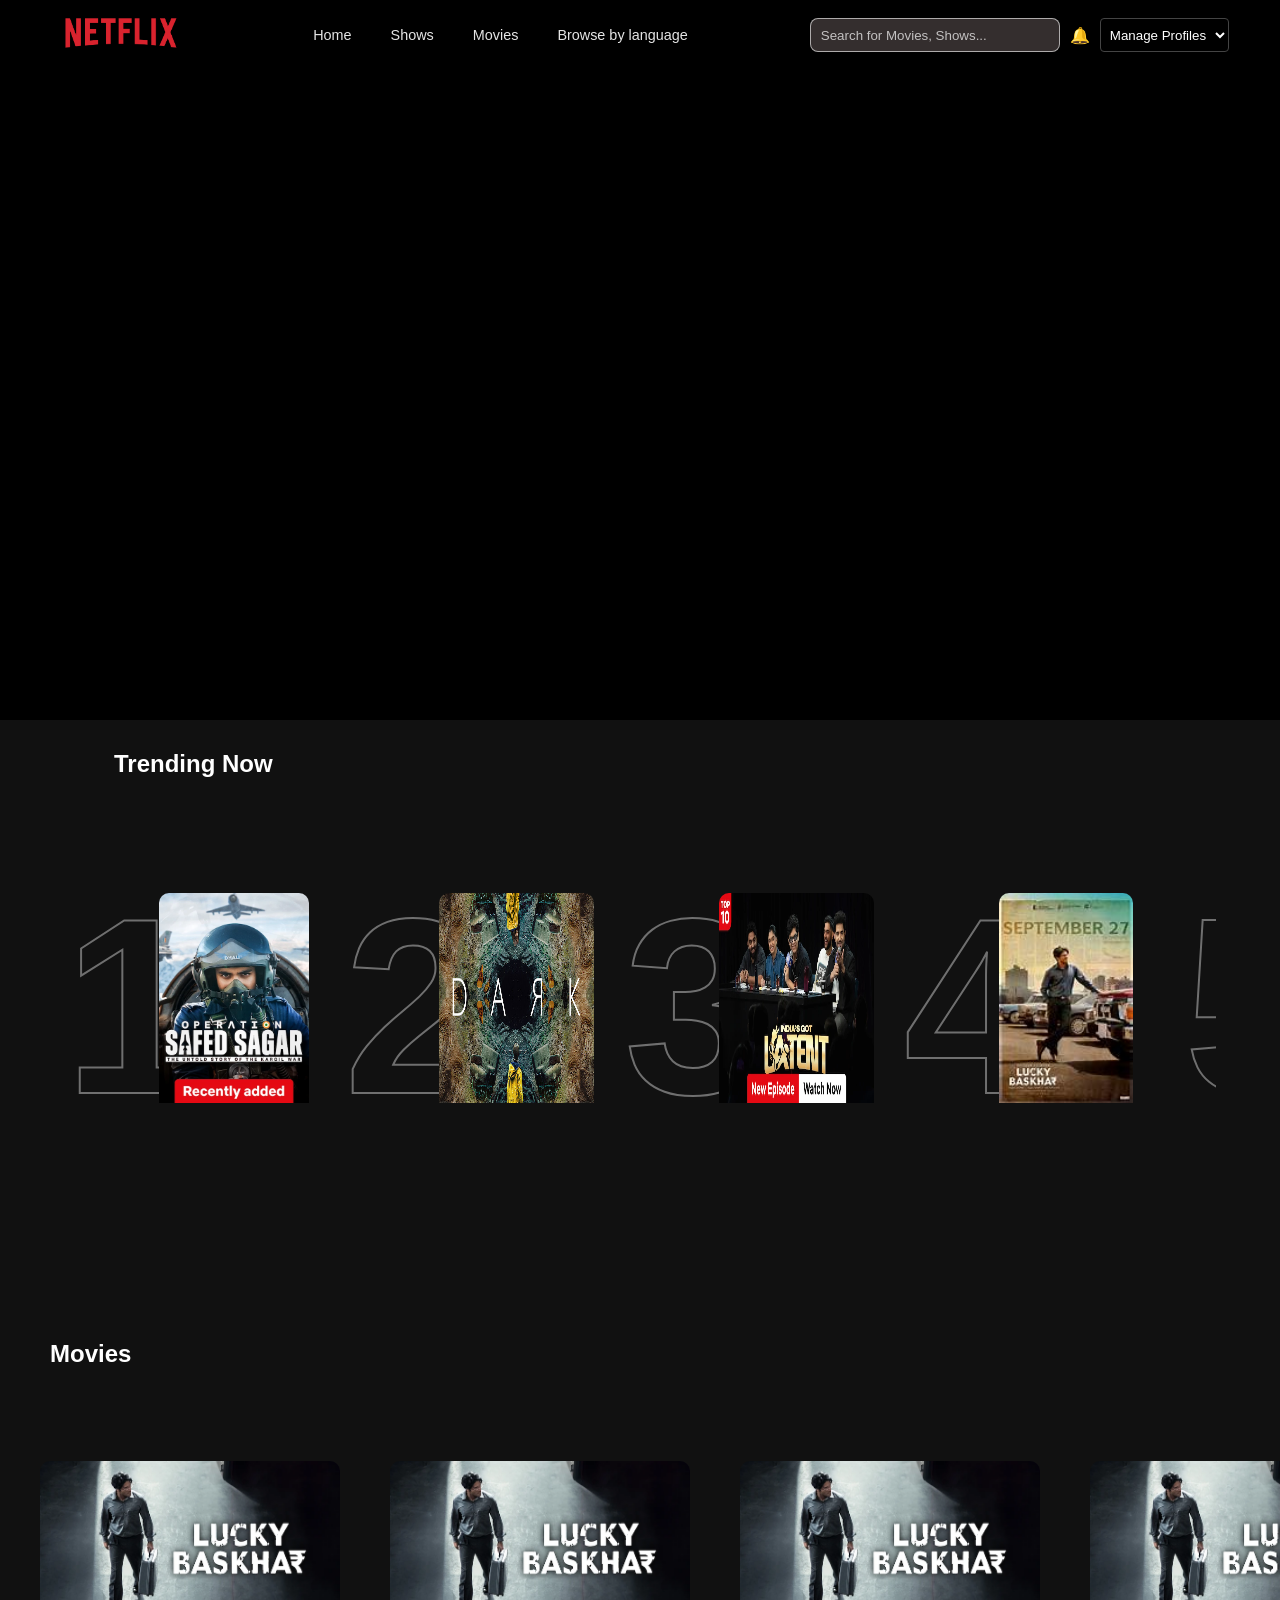
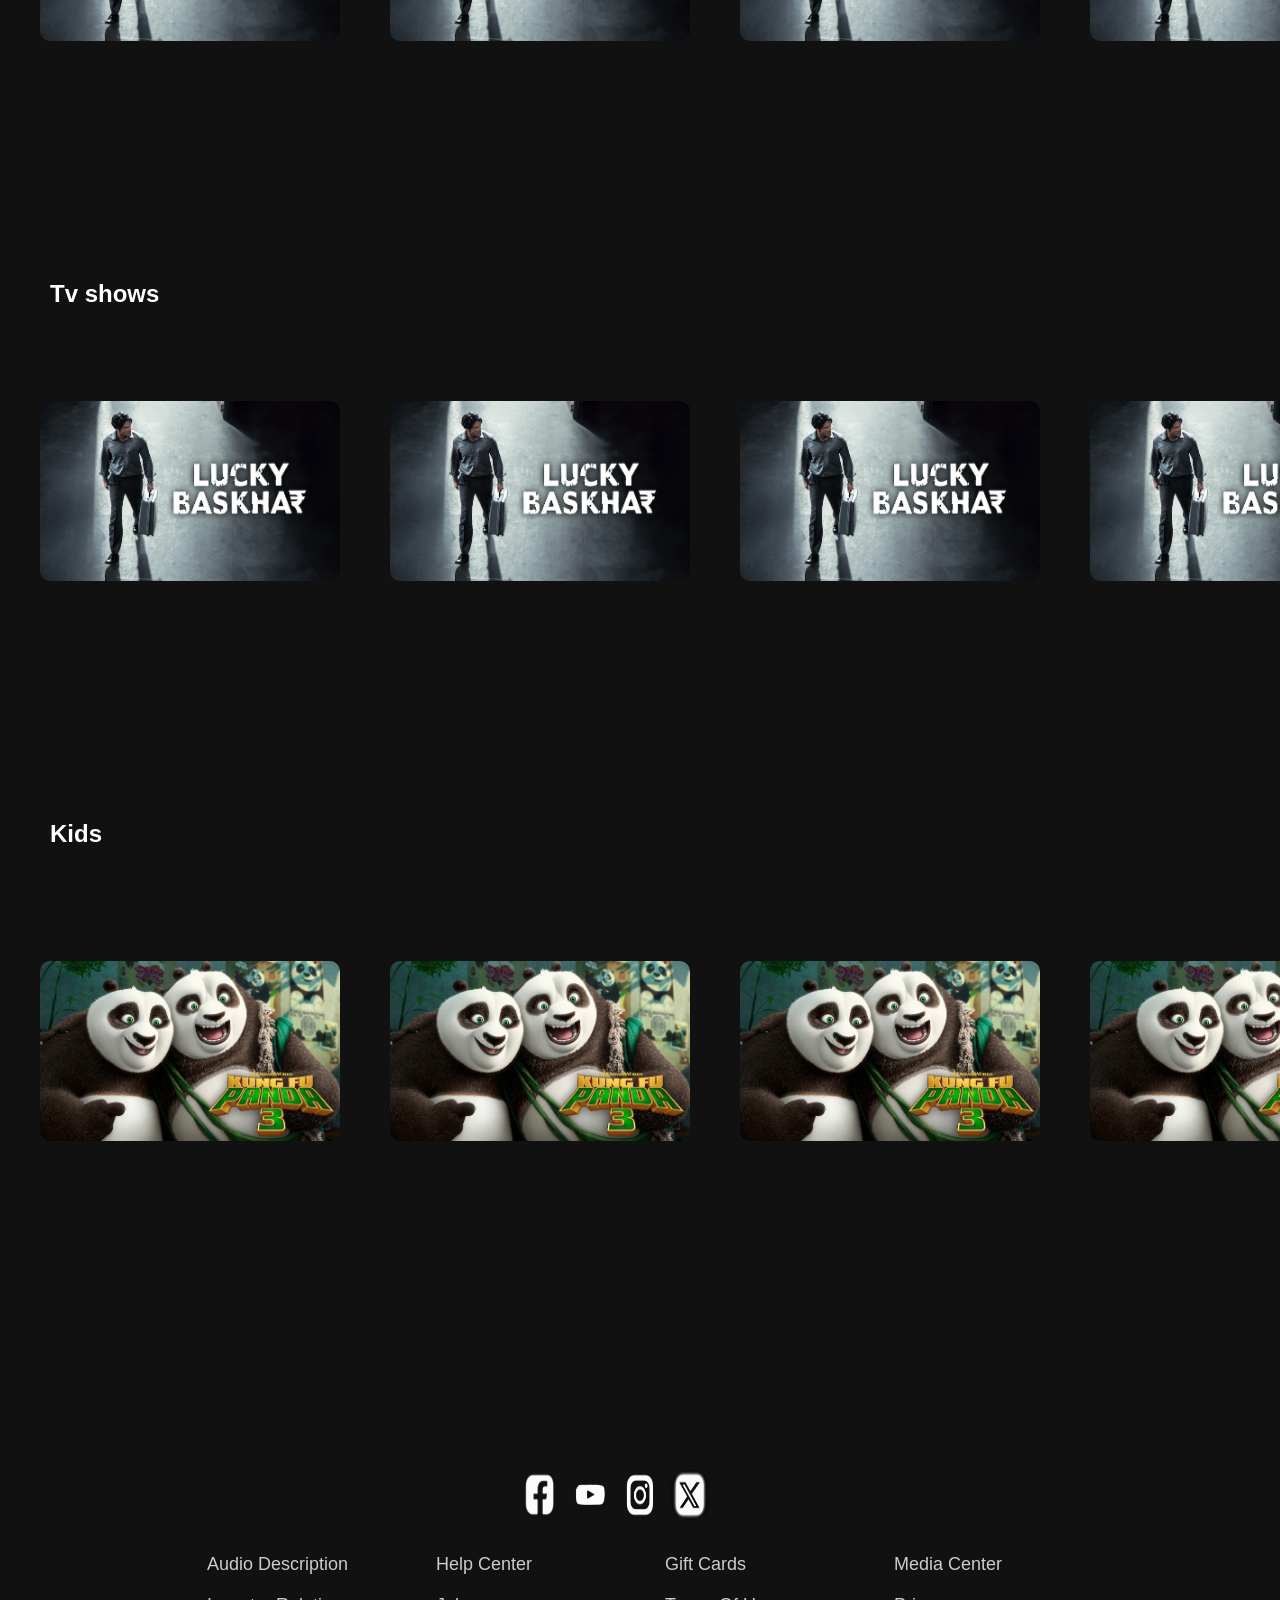
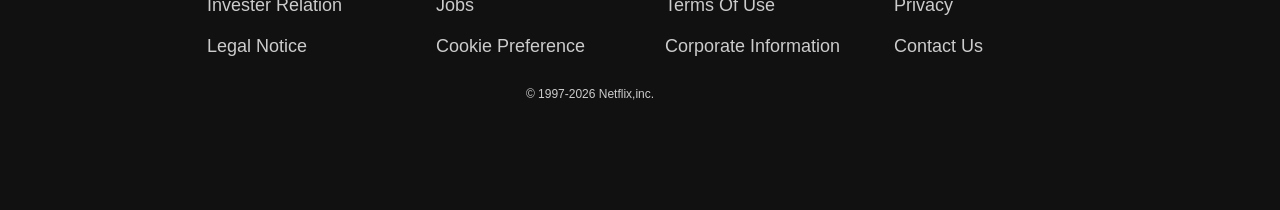
==== home.html @ eda2aa14 "Initial Commit" ====
<!DOCTYPE html>
<html lang="en">

<head>
    <meta charset="UTF-8">
    <meta name="viewport" content="width=device-width, initial-scale=1.0">
    <title>Netflix</title>
    <link rel="stylesheet" href="home.css">
    <!-- <link href="https://fonts.googleapis.com/css2?family=Bebas+Neue&display=swap" rel="stylesheet"> -->
</head>

<body>
    <header>
        <div class="logo">
            <img src="assets/netflixLogo.png" alt="">
        </div>
        <nav>
            <a href="">Home</a>
            <a href="">Shows</a>
            <a href="">Movies</a>
            <a href="">Browse by language</a>
        </nav>

        <div class="headright">
            <div class="dropdown">
                <button>Menu</button>
                <div class="content">
                    <a href="#Hero">Home</a>
                    <a href="">Movies</a>
                    <a href="">Shows</a>
                    <a href="">Browse By languages</a>
                </div>
            </div>
            <span><input type="search" placeholder="Search for Movies, Shows..."></span>
            <span>🔔</span>
            <span>
                <select name="Profile" id="">
                    <option value="">Manage Profiles</option>
                    <option value="">User1</option>
                    <option value="">User2</option>
                </select>
            </span>
        </div>
    </header>
    <main>
        <section class="hero">

            <div class="carousel movie1">
                <video muted autoplay loop poster="assets/oneplus aces6.jpg">
                    <source src="assets/Salaar.mp4" type="video/mp4">
                </video>

                <div class="info">
                    <h1>SALAAR</h1>
                    <p>2023 &bull; A &bull; Action Drama Violence &bull; 2hr55m</p>
                    <p>
                        The fate of a violently contested kingdom hangs on the fraught
                        bond between two friends-turned-foes in this saga of power,
                        bloodshed and betrayal.
                    </p>
                    <button class="btn">&#9654; Play</button>
                    <button class="btn">Info</button>

                </div>
            </div>


            <div class="carousel movie2">
                <video muted autoplay loop poster="assets/oneplus aces6.jpg">
                    <source src="assets/Salaar.mp4" type="video/mp4">
                </video>

                <div class="info">
                    <h1>SALAAR 2</h1>
                    <p>2023 &bull; A &bull; Action Drama Violence &bull; 2hr55m</p>
                    <p>
                        The fate of a violently contested kingdom hangs on the fraught
                        bond between two friends-turned-foes in this saga of power,
                        bloodshed and betrayal.
                    </p>

                    <button class="btn">&#9654; Play</button>
                    <button class="btn">Info</button>
                </div>
            </div>


            <div class="carousel movie3">
                <video muted autoplay loop poster="assets/oneplus aces6.jpg">
                    <source src="assets/task2.mp4" type="video/mp4">
                </video>

                <div class="info">
                    <h1>SALAAR 3</h1>
                    <p>2023 &bull; A &bull; Action Drama Violence &bull; 2hr55m</p>
                    <p>
                        The fate of a violently contested kingdom hangs on the fraught
                        bond between two friends-turned-foes in this saga of power,
                        bloodshed and betrayal.
                    </p>
                    <button class="btn">&#9654; Play</button>
                    <button class="btn">Info</button>
                </div>
            </div>

        </section>

        <section id="Hero" class="trending">
            <h2 class="heading">Trending Now</h2>
            <div class="trending-container">
                <div class="card">
                    <h1 class="num">1</h1>
                    <div class="image">
                        <img src="assets/trending/trending.webp" alt="">
                        <div class="img-info">
                            <p class="btns"><button class="bt">&#9654;</button> <button class="bt">&#x2b;</button>
                                <button class="bt">&heartsuit;</button>
                            </p>
                            <p>Action &bull; inspiring</p>
                            <p>8 episodes u/A</p>
                        </div>
                    </div>
                </div>
                <!-- card 2 -->
                <div class="card">
                    <h1 class="num">2</h1>
                    <div class="image">
                        <img src="assets/trending/dark.jpg" alt="">
                        <div class="img-info">
                            <p class="btns"><button class="bt">&#9654;</button> <button class="bt">&#x2b;</button>
                                <button class="bt">&heartsuit;</button>
                            </p>
                            <p>Action &bull; inspiring</p>
                            <p>8 episodes u/A</p>
                        </div>

                    </div>
                </div>
                <!-- card 3 -->
                <div class="card">
                    <h1 class="num">3</h1>
                    <div class="image">
                        <img src="assets/trending/indialatet.webp" alt="">
                        <div class="img-info">
                            <p class="btns"><button class="bt">&#9654;</button> <button class="bt">&#x2b;</button>
                                <button class="bt">&heartsuit;</button>
                            </p>
                            <p>Action &bull; inspiring</p>
                            <p>8 episodes u/A</p>
                        </div>
                    </div>
                </div>
                <!-- card 4 -->
                <div class="card">
                    <h1 class="num">4</h1>
                    <div class="image">
                        <img src="assets/trending/lucky.jpeg" alt="">
                        <div class="img-info">
                            <p class="btns"><button class="bt">&#9654;</button> <button class="bt">&#x2b;</button>
                                <button class="bt">&heartsuit;</button>
                            </p>
                            <p>Action &bull; inspiring</p>
                            <p>8 episodes u/A</p>
                        </div>

                    </div>
                </div>
                <!-- card 5 -->
                <div class="card">
                    <h1 class="num">5</h1>
                    <div class="image">
                        <img src="assets/trending/panda.webp" alt="">
                        <div class="img-info">
                            <p class="btns"><button class="bt">&#9654;</button> <button class="bt">&#x2b;</button>
                                <button class="bt">&heartsuit;</button>
                            </p>
                            <p>Action &bull; inspiring</p>
                            <p>8 episodes u/A</p>
                        </div>

                    </div>
                </div>
                <!-- card 6 -->
                <div class="card">
                    <h1 class="num">6</h1>
                    <div class="image">
                        <img src="assets/trending/salaar.webp" alt="">
                        <div class="img-info">
                            <p class="btns"><button class="bt">&#9654;</button> <button class="bt">&#x2b;</button>
                                <button class="bt">&heartsuit;</button>
                            </p>
                            <p>Action &bull; inspiring</p>
                            <p>8 episodes u/A</p>
                        </div>
                    </div>
                </div>
                <!-- card 7 -->
                <div class="card">
                    <h1 class="num">7</h1>
                    <div class="image">
                        <img src="assets/trending/animal.webp" alt="">
                        <div class="img-info">
                            <p class="btns"><button class="bt">&#9654;</button> <button class="bt">&#x2b;</button>
                                <button class="bt">&heartsuit;</button>
                            </p>
                            <p>Action &bull; inspiring</p>
                            <p>8 episodes u/A</p>
                        </div>

                    </div>
                </div>
                <!-- card 8 -->
                <div class="card">
                    <h1 class="num">8</h1>
                    <div class="image">
                        <img src="assets/trending/breakingbad.webp" alt="">
                        <div class="img-info">
                            <p class="btns"><button class="bt">&#9654;</button> <button class="bt">&#x2b;</button>
                                <button class="bt">&heartsuit;</button>
                            </p>
                            <p>Action &bull; inspiring</p>
                            <p>8 episodes u/A</p>
                        </div>
                    </div>
                </div>
                <!-- card 9 -->
                <div class="card">
                    <h1 class="num">9</h1>
                    <div class="image">
                        <img src="assets/trending/withlove.webp" alt="">
                        <div class="img-info">
                            <p class="btns"><button class="bt">&#9654;</button> <button class="bt">&#x2b;</button>
                                <button class="bt">&heartsuit;</button>
                            </p>
                            <p>Action &bull; inspiring</p>
                            <p>8 episodes u/A</p>
                        </div>

                    </div>
                </div>
                <!-- card 5 -->
                <div class="card">
                    <h1 class="num">10</h1>
                    <div class="image">
                        <img src="assets/trending/spiderman.webp" alt="">
                        <div class="img-info">
                            <p class="btns"><button class="bt">&#9654;</button> <button class="bt bt1">&#x2b;</button>
                                <button class="bt">&heartsuit;</button>
                            </p>
                            <p>Action &bull; inspiring</p>
                            <p>8 episodes u/A</p>
                        </div>

                    </div>
                </div>
            </div>

        </section>
        <section class="Movies">
            <h2 class="heading">Movies</h2>
            <div class="movie-container">
                <!-- Movie 1 -->
                <div class="movie-card">
                    <img src="assets/Lucky baskar.webp" alt="">
                    <div class="movie-info">
                        <span class="btns"><button class="mbt">&#9654;</button> <button class="mbt">&#x2b;</button>
                            <button class="mbt">&heartsuit;</button>
                        </span>
                        <p>Thirller &bull; Crime &bull; Drama</p>
                        <p>2024 2h 27m u/A</p>
                    </div>
                </div>

                <!-- Movie 2 -->
                <div class="movie-card">
                    <img src="assets/Lucky baskar.webp" alt="">
                    <div class="movie-info">
                        <span class="btns"><button class="mbt">&#9654;</button> <button class="mbt">&#x2b;</button>
                            <button class="mbt">&heartsuit;</button>
                        </span>
                        <p>Thirller &bull; Crime &bull; Drama</p>
                        <p>2024 2h 27m u/A</p>
                    </div>
                </div>
                <!-- Movie 3 -->
                <div class="movie-card">
                    <img src="assets/Lucky baskar.webp" alt="">
                    <div class="movie-info">
                        <span class="btns"><button class="mbt">&#9654;</button> <button class="mbt">&#x2b;</button>
                            <button class="mbt">&heartsuit;</button>
                        </span>
                        <p>Thirller &bull; Crime &bull; Drama</p>
                        <p>2024 2h 27m u/A</p>
                    </div>
                </div>
                <!-- movie 4 -->
                <div class="movie-card">
                    <img src="assets/Lucky baskar.webp" alt="">
                    <div class="movie-info">
                        <span class="btns"><button class="mbt">&#9654;</button> <button class="mbt">&#x2b;</button>
                            <button class="mbt">&heartsuit;</button>
                        </span>
                        <p>Thirller &bull; Crime &bull; Drama</p>
                        <p>2024 2h 27m u/A</p>
                    </div>
                </div>
                <!-- movie 5 -->
                <div class="movie-card">
                    <img src="assets/Lucky baskar.webp" alt="">
                    <div class="movie-info">
                        <span class="btns"><button class="mbt">&#9654;</button> <button class="mbt">&#x2b;</button>
                            <button class="mbt">&heartsuit;</button>
                        </span>
                        <p>Thirller &bull; Crime &bull; Drama</p>
                        <p>2024 2h 27m u/A</p>
                    </div>
                </div>

                <!-- movie 6 -->
                <div class="movie-card">
                    <img src="assets/Lucky baskar.webp" alt="">
                    <div class="movie-info">
                        <span class="btns"><button class="mbt">&#9654;</button> <button class="mbt">&#x2b;</button>
                            <button class="mbt">&heartsuit;</button>
                        </span>
                        <p>Thirller &bull; Crime &bull; Drama</p>
                        <p>2024 2h 27m u/A</p>
                    </div>
                </div>

                <!-- movie 7 -->
                <div class="movie-card">
                    <img src="assets/Lucky baskar.webp" alt="">
                    <div class="movie-info">
                        <span class="btns"><button class="mbt">&#9654;</button> <button class="mbt">&#x2b;</button>
                            <button class="mbt">&heartsuit;</button>
                        </span>
                        <p>Thirller &bull; Crime &bull; Drama</p>
                        <p>2024 2h 27m u/A</p>
                    </div>
                </div>

                <!-- movie 8 -->
                <div class="movie-card">
                    <img src="assets/Lucky baskar.webp" alt="">
                    <div class="movie-info">
                        <span class="btns"><button class="mbt">&#9654;</button> <button class="mbt">&#x2b;</button>
                            <button class="mbt">&heartsuit;</button>
                        </span>
                        <p>Thirller &bull; Crime &bull; Drama</p>
                        <p>2024 2h 27m u/A</p>
                    </div>
                </div>

                <!-- movie 9 -->
                <div class="movie-card">
                    <img src="assets/Lucky baskar.webp" alt="">
                    <div class="movie-info">
                        <span class="btns"><button class="mbt">&#9654;</button> <button class="mbt">&#x2b;</button>
                            <button class="mbt">&heartsuit;</button>
                        </span>
                        <p>Thirller &bull; Crime &bull; Drama</p>
                        <p>2024 2h 27m u/A</p>
                    </div>
                </div>

                <!-- movie 10 -->
                <div class="movie-card">
                    <img src="assets/Lucky baskar.webp" alt="">
                    <div class="movie-info">
                        <span class="btns"><button class="mbt">&#9654;</button> <button class="mbt">&#x2b;</button>
                            <button class="mbt">&heartsuit;</button>
                        </span>
                        <p>Thirller &bull; Crime &bull; Drama</p>
                        <p>2024 2h 27m u/A</p>
                    </div>
                </div>

            </div>
        </section>
        <section class="shows">
            <h2 class="heading">Tv shows</h2>
            <div class="show-container">

                <!-- show 1 -->
                <div class="show-card">
                    <img src="assets/Lucky baskar.webp" alt="">
                    <div class="show-info">
                        <span class="btns"><button class="mbt">&#9654;</button> <button class="mbt">&#x2b;</button>
                            <button class="mbt">&heartsuit;</button>
                        </span>
                        <p>Thirller &bull; Crime &bull; Drama</p>
                        <p>2024 2h 27m u/A</p>
                    </div>
                </div>

                <!-- show 2 -->
                <div class="show-card">
                    <img src="assets/Lucky baskar.webp" alt="">
                    <div class="show-info">
                        <span class="btns"><button class="mbt">&#9654;</button> <button class="mbt">&#x2b;</button>
                            <button class="mbt">&heartsuit;</button>
                        </span>
                        <p>Thirller &bull; Crime &bull; Drama</p>
                        <p>2024 2h 27m u/A</p>
                    </div>
                </div>

                <!-- show 3 -->
                <div class="show-card">
                    <img src="assets/Lucky baskar.webp" alt="">
                    <div class="show-info">
                        <span class="btns"><button class="mbt">&#9654;</button> <button class="mbt">&#x2b;</button>
                            <button class="mbt">&heartsuit;</button>
                        </span>
                        <p>Thirller &bull; Crime &bull; Drama</p>
                        <p>2024 2h 27m u/A</p>
                    </div>
                </div>

                <!-- show 4 -->
                <div class="show-card">
                    <img src="assets/Lucky baskar.webp" alt="">
                    <div class="show-info">
                        <span class="btns"><button class="mbt">&#9654;</button> <button class="mbt">&#x2b;</button>
                            <button class="mbt">&heartsuit;</button>
                        </span>
                        <p>Thirller &bull; Crime &bull; Drama</p>
                        <p>2024 2h 27m u/A</p>
                    </div>
                </div>

                <!-- show 5 -->
                <div class="show-card">
                    <img src="assets/Lucky baskar.webp" alt="">
                    <div class="show-info">
                        <span class="btns"><button class="mbt">&#9654;</button> <button class="mbt">&#x2b;</button>
                            <button class="mbt">&heartsuit;</button>
                        </span>
                        <p>Thirller &bull; Crime &bull; Drama</p>
                        <p>2024 2h 27m u/A</p>
                    </div>
                </div>

                <!-- show 6 -->
                <div class="show-card">
                    <img src="assets/Lucky baskar.webp" alt="">
                    <div class="show-info">
                        <span class="btns"><button class="mbt">&#9654;</button> <button class="mbt">&#x2b;</button>
                            <button class="mbt">&heartsuit;</button>
                        </span>
                        <p>Thirller &bull; Crime &bull; Drama</p>
                        <p>2024 2h 27m u/A</p>
                    </div>
                </div>

                <!-- show 7 -->
                <div class="show-card">
                    <img src="assets/Lucky baskar.webp" alt="">
                    <div class="show-info">
                        <span class="btns"><button class="mbt">&#9654;</button> <button class="mbt">&#x2b;</button>
                            <button class="mbt">&heartsuit;</button>
                        </span>
                        <p>Thirller &bull; Crime &bull; Drama</p>
                        <p>2024 2h 27m u/A</p>
                    </div>
                </div>

                <!-- show 8 -->
                <div class="show-card">
                    <img src="assets/Lucky baskar.webp" alt="">
                    <div class="show-info">
                        <span class="btns"><button class="mbt">&#9654;</button> <button class="mbt">&#x2b;</button>
                            <button class="mbt">&heartsuit;</button>
                        </span>
                        <p>Thirller &bull; Crime &bull; Drama</p>
                        <p>2024 2h 27m u/A</p>
                    </div>
                </div>

                <!-- show 9 -->
                <div class="show-card">
                    <img src="assets/Lucky baskar.webp" alt="">
                    <div class="show-info">
                        <span class="btns"><button class="mbt">&#9654;</button> <button class="mbt">&#x2b;</button>
                            <button class="mbt">&heartsuit;</button>
                        </span>
                        <p>Thirller &bull; Crime &bull; Drama</p>
                        <p>2024 2h 27m u/A</p>
                    </div>
                </div>

                <!-- show 10 -->
                <div class="show-card">
                    <img src="assets/Lucky baskar.webp" alt="">
                    <div class="show-info">
                        <span class="btns"><button class="mbt">&#9654;</button> <button class="mbt">&#x2b;</button>
                            <button class="mbt">&heartsuit;</button>
                        </span>
                        <p>Thirller &bull; Crime &bull; Drama</p>
                        <p>2024 2h 27m u/A</p>
                    </div>
                </div>
            </div>
        </section>
        <section class="kids">
            <h2 class="heading">Kids</h2>
            <div class="kids-container">
                <!-- kids-1 -->
                <div class="kids-card">
                    <img src="assets/panda.webp" alt="">
                    <div class="kids-info">
                        <span class="btns"><button class="mbt">&#9654;</button> <button class="mbt">&#x2b;</button>
                            <button class="mbt">&heartsuit;</button>
                        </span>
                        <p>Thirller &bull; Crime &bull; Drama</p>
                        <p>2024 2h 27m u/A</p>
                    </div>
                </div>

                <!-- kids-1 -->
                <div class="kids-card">
                    <img src="assets/panda.webp" alt="">
                    <div class="kids-info">
                        <span class="btns"><button class="mbt">&#9654;</button> <button class="mbt">&#x2b;</button>
                            <button class="mbt">&heartsuit;</button>
                        </span>
                        <p>Thirller &bull; Crime &bull; Drama</p>
                        <p>2024 2h 27m u/A</p>
                    </div>
                </div>
                <!-- kids-1 -->
                <div class="kids-card">
                    <img src="assets/panda.webp" alt="">
                    <div class="kids-info">
                        <span class="btns"><button class="mbt">&#9654;</button> <button class="mbt">&#x2b;</button>
                            <button class="mbt">&heartsuit;</button>
                        </span>
                        <p>Thirller &bull; Crime &bull; Drama</p>
                        <p>2024 2h 27m u/A</p>
                    </div>
                </div>
                <!-- kids-1 -->
                <div class="kids-card">
                    <img src="assets/panda.webp" alt="">
                    <div class="kids-info">
                        <span class="btns"><button class="mbt">&#9654;</button> <button class="mbt">&#x2b;</button>
                            <button class="mbt">&heartsuit;</button>
                        </span>
                        <p>Thirller &bull; Crime &bull; Drama</p>
                        <p>2024 2h 27m u/A</p>
                    </div>
                </div>
                <!-- kids-1 -->
                <div class="kids-card">
                    <img src="assets/panda.webp" alt="">
                    <div class="kids-info">
                        <span class="btns"><button class="mbt">&#9654;</button> <button class="mbt">&#x2b;</button>
                            <button class="mbt">&heartsuit;</button>
                        </span>
                        <p>Thirller &bull; Crime &bull; Drama</p>
                        <p>2024 2h 27m u/A</p>
                    </div>
                </div>
                <!-- kids-1 -->
                <div class="kids-card">
                    <img src="assets/panda.webp" alt="">
                    <div class="kids-info">
                        <span class="btns"><button class="mbt">&#9654;</button> <button class="mbt">&#x2b;</button>
                            <button class="mbt">&heartsuit;</button>
                        </span>
                        <p>Thirller &bull; Crime &bull; Drama</p>
                        <p>2024 2h 27m u/A</p>
                    </div>
                </div>
                <!-- kids-1 -->
                <div class="kids-card">
                    <img src="assets/panda.webp" alt="">
                    <div class="kids-info">
                        <span class="btns"><button class="mbt">&#9654;</button> <button class="mbt">&#x2b;</button>
                            <button class="mbt">&heartsuit;</button>
                        </span>
                        <p>Thirller &bull; Crime &bull; Drama</p>
                        <p>2024 2h 27m u/A</p>
                    </div>
                </div>
                <!-- kids-1 -->
                <div class="kids-card">
                    <img src="assets/panda.webp" alt="">
                    <div class="kids-info">
                        <span class="btns"><button class="mbt">&#9654;</button> <button class="mbt">&#x2b;</button>
                            <button class="mbt">&heartsuit;</button>
                        </span>
                        <p>Thirller &bull; Crime &bull; Drama</p>
                        <p>2024 2h 27m u/A</p>
                    </div>
                </div>
                <!-- kids-1 -->
                <div class="kids-card">
                    <img src="assets/panda.webp" alt="">
                    <div class="kids-info">
                        <span class="btns"><button class="mbt">&#9654;</button> <button class="mbt">&#x2b;</button>
                            <button class="mbt">&heartsuit;</button>
                        </span>
                        <p>Thirller &bull; Crime &bull; Drama</p>
                        <p>2024 2h 27m u/A</p>
                    </div>
                </div>
                <!-- kids-1 -->
                <div class="kids-card">
                    <img src="assets/panda.webp" alt="">
                    <div class="kids-info">
                        <span class="btns"><button class="mbt">&#9654;</button> <button class="mbt">&#x2b;</button>
                            <button class="mbt">&heartsuit;</button>
                        </span>
                        <p>Thirller &bull; Crime &bull; Drama</p>
                        <p>2024 2h 27m u/A</p>
                    </div>
                </div>
            </div>
        </section>
    </main>
    <footer>
        <div class="links">
            <span><a
                    href="https://r.search.yahoo.com/_ylt=AwrKElEan3xqbAIA76u7HAx.;_ylu=Y29sbwNzZzMEcG9zAzEEdnRpZAMEc2VjA3Ny/RV=2/RE=1787761690/RO=10/RU=https%3a%2f%2fwww.facebook.com%2fnetflix%2f/RK=2/RS=IE9MyJFHce8BlYE9AX4w0yjKJLU-"><img
                        src="assets/facebook.png" alt=""></a></span>
            <span><a
                    href="https://r.search.yahoo.com/_ylt=Awr1VSnJnXxqUgIAjz67HAx.;_ylu=Y29sbwNzZzMEcG9zAzEEdnRpZAMEc2VjA3Ny/RV=2/RE=1787761354/RO=10/RU=https%3a%2f%2fwww.youtube.com%2fc%2fNetflix%2fvideos/RK=2/RS=5qoDXw8v2bDeXHqq0l5y5HHhz8I-"><img
                        src="assets/youtube-removebg-preview.png" alt=""></a></span>
            <span><a
                    href="https://r.search.yahoo.com/_ylt=AwrKBJAIn3xqSgIAD327HAx.;_ylu=Y29sbwNzZzMEcG9zAzEEdnRpZAMEc2VjA3Ny/RV=2/RE=1787761672/RO=10/RU=https%3a%2f%2fwww.instagram.com%2fnetflix_in%2f/RK=2/RS=n11s8ocwa.N5yc9AxFhtPzyrgpo-"><img
                        src="assets/insta.png" alt=""></a></span>
            <span><a
                    href="https://r.search.yahoo.com/_ylt=AwrKFlTjnnxqswIAN6C7HAx.;_ylu=Y29sbwNzZzMEcG9zAzEEdnRpZAMEc2VjA3Ny/RV=2/RE=1787761635/RO=10/RU=https%3a%2f%2fx.com%2fnetflix/RK=2/RS=06Fi03WbRCSKkPNBLY3Q191J0Yw-"><img
                        src="assets/twiteer.png" alt=""></a></span>
        </div>
        <div class="contact-container">
            <a href class="line">Audio Description</a>
            <a href class="line">Help Center</a>
            <a href class="line">Gift Cards</a>
            <a href class="line">Media Center</a>
            <a href class="line">Invester Relation</a>
            <a href class="line">Jobs</a>
            <a href class="line">Terms Of Use</a>
            <a href class="line">Privacy</a>
            <a href class="line">Legal Notice</a>
            <a href class="line">Cookie Preference</a>
            <a href class="line">Corporate Information</a>
            <a href class="line">Contact Us</a>

        </div>
        <p class="foot">&copy; 1997-2026 Netflix,inc.</p>

    </footer>
</body>

</html>
---- home.css ----
* {
  padding: 0;
  margin: 0;
  box-sizing: border-box;
  font-family:
    Netflix Sans,
    Helvetica Neue,
    Segoe UI,
    Roboto,
    Ubuntu,
    sans-serif;
}
main {
  width: 100%;
}
header {
  height: 70px;
  width: 100%;
  background-color: rgba(0, 0, 0, 0.9);
  color: white;
  display: flex;
  align-items: center;
  justify-content: space-between;
  padding: 0 4%;
  position: fixed;
  top: 0;
  left: 0;
  z-index: 100;
}

.logo img {
  width: clamp(90px, 12vw, 140px);
  height: auto;
}

nav {
  display: none; /* Hidden on mobile by default */
  align-items: center;
  gap: 15px;
}

nav a {
  text-decoration: none;
  color: #e5e5e5;
  font-size: 0.9rem;
  padding: 6px 12px;
  transition:
    background-color 0.2s ease,
    color 0.2s ease;
}

nav a:hover {
  background-color: #3a3939;
  border-radius: 20px;
  color: #fff;
}

.dropdown {
  position: relative;
  display: inline-block;
}

.content {
  position: absolute;
  top: 100%;
  left: 0;
  background: #fff;
  padding: 10px;
  display: none;
  box-shadow: 0 4px 10px rgba(0, 0, 0, 0.3);
  border-radius: 4px;
}

.content a {
  color: #131212;
  text-decoration: none;
  display: block;
  padding: 5px 10px;
}

.content a:hover {
  color: red;
}

.dropdown:hover .content {
  display: block;
}

.headright {
  display: flex;
  align-items: center;
  gap: 10px;
}

input {
  border-radius: 8px;
  background-color: rgba(130, 116, 116, 0.4);
  border: 1px solid rgba(255, 255, 255, 0.6);
  height: 34px;
  width: clamp(110px, 20vw, 250px);
  padding: 0 10px;
  color: #fff;
  outline: none;
  transition: border-color 0.2s ease;
}

input:focus {
  border-color: #fff;
}

input::placeholder {
  color: rgba(255, 255, 255, 0.7);
}

select {
  height: 34px;
  background: #000;
  color: #fff;
  border: 1px solid #444;
  border-radius: 4px;
  padding: 0 5px;
}

/* HERO */

.hero {
  height: 60vh;
  width: 100%;
  position: relative;
  overflow: hidden;
  background-color: black;
}

/* EACH MOVIE */

.carousel {
  height: 100%;
  width: 100%;

  position: absolute;
  top: 0;
  left: 0;

  display: flex;
  align-items: center;

  opacity: 0;
}

/* VIDEO */

.carousel video {
  height: 100%;
  width: 100%;

  object-fit: cover;

  position: absolute;
  top: 0;
  left: 0;
}
/* INFORMATION */
/* for mobile */
.info {
  position: absolute;
  left: 5%;
  bottom: 15%;

  width: 90%;

  z-index: 2;
}
.info h1 {
  font-family: Arial, sans-serif;
  letter-spacing: 2px;
  font-size: 22px;
  font-weight: bold;

  color: rgb(219, 216, 185);

  margin-bottom: 10px;
}

/* for other devices 
.info {
  position: absolute;
  left: 10%;
  bottom: 15%;

  width: 450px;

  z-index: 2;
}
  .info h1 {
  font-family: Arial, sans-serif;
  letter-spacing: 3px;
  font-size: 50px;
  font-weight: bold;

  color: white;

  margin-bottom: 15px;
}
 */

.info p {
  color: white;
  font-family: Arial, sans-serif;
  font-size: 10px;

  line-height: 1.2;

  margin-bottom: 8px;
}
.btn {
  background-color: white;
  color: black;
  border: none;
  height: 28px;
  padding: 0 14px;
  border-radius: 5px;
  font-weight: bold;
  font-size: 11px;
  margin-right: 5px;
  cursor: pointer;
  position: relative;
}

.btn:hover {
  background-color: #ccc;
}

/* MOVIE ANIMATIONS */

.movie1 {
  animation: movie1 30s infinite;
}

.movie2 {
  animation: movie2 30s infinite;
}

.movie3 {
  animation: movie3 30s infinite;
}

/* MOVIE 1 */

@keyframes movie1 {
  0%,
  30% {
    opacity: 1;
    z-index: 3;
  }

  33%,
  100% {
    opacity: 0;
    z-index: 0;
  }
}

/* MOVIE 2 */

@keyframes movie2 {
  0%,
  30% {
    opacity: 0;
    z-index: 0;
  }

  33%,
  63% {
    opacity: 1;
    z-index: 3;
  }

  66%,
  100% {
    opacity: 0;
    z-index: 0;
  }
}

/* MOVIE 3 */

@keyframes movie3 {
  0%,
  63% {
    opacity: 0;
    z-index: 0;
  }

  66%,
  96% {
    opacity: 1;
    z-index: 3;
  }

  100% {
    opacity: 0;
    z-index: 0;
  }
}

/* TRENDING */

.trending {
  height: 70vh;
  width: 100%;

  background-color: #111;
  color: white;

  padding: 40px 5%;
  margin-top: -10px;
}
.trending-container {
  width: 100%;
  height: 100%;
  display: flex;
  align-items: center;
  gap: 30px;
  overflow-x: scroll;
  scrollbar-width: none;
  margin-top: 10px;
}
.card {
  display: flex;
  height: 300px;
  width: 300px;
  min-width: 250px;
  position: relative;
  margin-top: -100px;
}
.image {
  height: 100%;
  max-width: 100%;
  margin-left: -45px;
  position: absolute;
  top: 30px;
  left: 140px;
  display: flex;
  flex-direction: column;
  z-index: 1;
  transition: all 0.3s linear;
}
.image img {
  height: 70%;
  max-width: 100%;
  object-fit: fill;
  border-radius: 10px 10px 0px 0px;
}
.num {
  font-size: 250px;
  color: #111;
  font-family: sans-serif;
  -webkit-text-stroke: 2px rgba(255, 255, 255, 0.399);
}
.img-info {
  background-color: rgb(26, 27, 27);
  line-height: 15px;
  padding-left: 10px;
  font-size: 10px;
  display: none;
}
.image:hover .img-info {
  display: flex;
  flex-direction: column;
  align-items: center;
}
.image:hover {
  transform: scale(1.25, 1.12);
}
.btns {
  display: flex;
  justify-content: center;
  gap: 10px;
  margin-left: 10px;
  align-items: center;
}
.bt {
  position: relative;
  height: 25px;
  width: 25px;
  background-color: white;
  border-radius: 50%;
  border: 2px solid black;
  cursor: pointer;
  font-size: 18px;
  color: #111;
  display: flex;
  justify-content: center;
  align-items: center;
}
/* Movies  */

.Movies {
  height: 60vh;
  background-color: #111;
}
.movie-container {
  width: 100%;
  height: 90%;
  display: flex;
  align-items: center;
  gap: 20px;
  overflow-x: scroll;
  scrollbar-width: none;
}
.movie-card,
.show-card,
.kids-card {
  height: 300px;
  min-width: 300px;
  border-radius: 10px;
  transition: all 0.3s linear;
  margin-left: 40px;
}
.movie-card img,
.show-card img,
.kids-card img {
  height: 60%;
  width: 100%;
  border-radius: 10px;
}
.movie-info,
.show-info,
.kids-info {
  background-color: #3a3939;
  color: white;
  display: flex;
  flex-direction: column;
  justify-content: space-between;
  border-radius: 0 0 10px 10px;
  margin-top: -10px;
  display: none;
}
.movie-info p,
.show-info p,
.kids-info p {
  margin: 10px 0px 10px 50px;
  font-size: 14px;
}
.mbt {
  height: 30px;
  width: 30px;
  background-color: white;
  border-radius: 50%;
  border: 2px solid black;
  cursor: pointer;
  font-size: 20px;
  align-items: center;
  margin-top: 10px;
  position: relative;
  color: #111;
}
.movie-card:hover .movie-info {
  display: flex;
}
.movie-card:hover {
  transform: scale(1.08, 1.08);
  z-index: 1;
}
.shows {
  height: 60vh;
  background-color: #111;
}
.show-container {
  width: 100%;
  height: 90%;
  display: flex;
  align-items: center;
  gap: 20px;
  overflow-x: auto;
  scrollbar-width: none;
}
.show-card:hover img {
  border-radius: 10px 10px 0px 0px;
}
.show-card:hover .show-info {
  display: flex;
}
.show-card:hover {
  transform: scale(1.08);
  z-index: 15;
}
.kids {
  height: 60vh;
  background-color: #111;
  display: flex;
  flex-direction: column;
  align-items: center;
}
.kids-container {
  height: 90%;
  width: 100%;
  display: flex;
  gap: 20px;
  align-items: center;
  margin-top: 20px;
  overflow-x: scroll;
  overflow-y: auto;
  scrollbar-width: none;
}
.kids-card:hover .kids-info {
  display: flex;
}
.kids-card:hover img {
  border-radius: 10px 10px 0px 0px;
}
.kids-card:hover {
  transform: scale(1.1);
}
footer {
  height: 50vh;
  display: flex;
  flex-direction: column;
  justify-content: center;
  align-items: center;
  gap: 30px;
  color: #ccc;
  background-color: #111;
}
.links {
  display: flex;
  margin-left: -50px;
}
.contact-container {
  width: 70%;
  margin-left: 30px;
  display: grid;
  grid-template-columns: repeat(4, 1fr);
  align-items: center;
  justify-content: center;
  gap: 20px;
}
.links img {
  height: 50px;
  width: 50px;
  border-radius: 50%;
}
.line {
  text-decoration: none;
  color: #ccc;
  font-size: 12px;
}
.line:hover {
  text-decoration: underline;
  cursor: pointer;
}
.foot {
  font-size: 12px;
  margin-left: -100px;
}
.heading {
  color: #fff;
  margin-left: 50px;
  align-self: flex-start;
}
@media (min-width: 460px) and (max-width: 760px) {
  .dropdown {
    display: none;
  }
  nav {
    display: flex;
  }

  .hero {
    height: 70vh;
  }
  .info {
    position: absolute;
    left: 10%;
    bottom: 20%;
    width: 80%;
  }
  .info h1 {
    font-size: 30px;
    letter-spacing: 3;
  }
  .info p {
    font-size: 15px;
    line-height: 1.5;
  }
  .btn {
    height: 35px;
    font-size: 15px;
  }
  .bt {
    height: 35px;
    width: 35px;
  }
  .img-info {
    line-height: 18px;
    font-size: 12px;
  }
  .mbt {
    height: 40px;
    width: 40px;
    font-size: 25px;
  }
  .movie-info p,
  .show-info p,
  .kids-info p {
    font-size: 16px;
  }
  .links a {
    height: 30px;
    width: 30px;
  }
  .line {
    font-size: 16px;
  }
}
@media (min-width: 761px) {
  .dropdown {
    display: none;
  }
  nav {
    display: flex;
  }
  .hero {
    height: 80vh;
  }
  .info {
    position: absolute;
    left: 10%;
    bottom: 20%;
    width: 70%;
  }
  .info h1 {
    font-size: 40px;
    letter-spacing: 3;
  }
  .info p {
    font-size: 18px;
    line-height: 1.5;
  }
  .btn {
    height: 35px;
    font-size: 15px;
  }
  .bt {
    height: 35px;
    width: 35px;
  }
  .img-info {
    line-height: 22px;
    font-size: 14px;
  }
  .mbt {
    height: 40px;
    width: 40px;
    font-size: 25px;
  }
  .movie-container,
  .show-container,
  .kids-container {
    gap: 10px;
  }
  .movie-info p,
  .show-info p,
  .kids-info p {
    font-size: 16px;
  }
  .links a {
    height: 50px;
    width: 50px;
  }
  .line {
    font-size: 18px;
  }
}
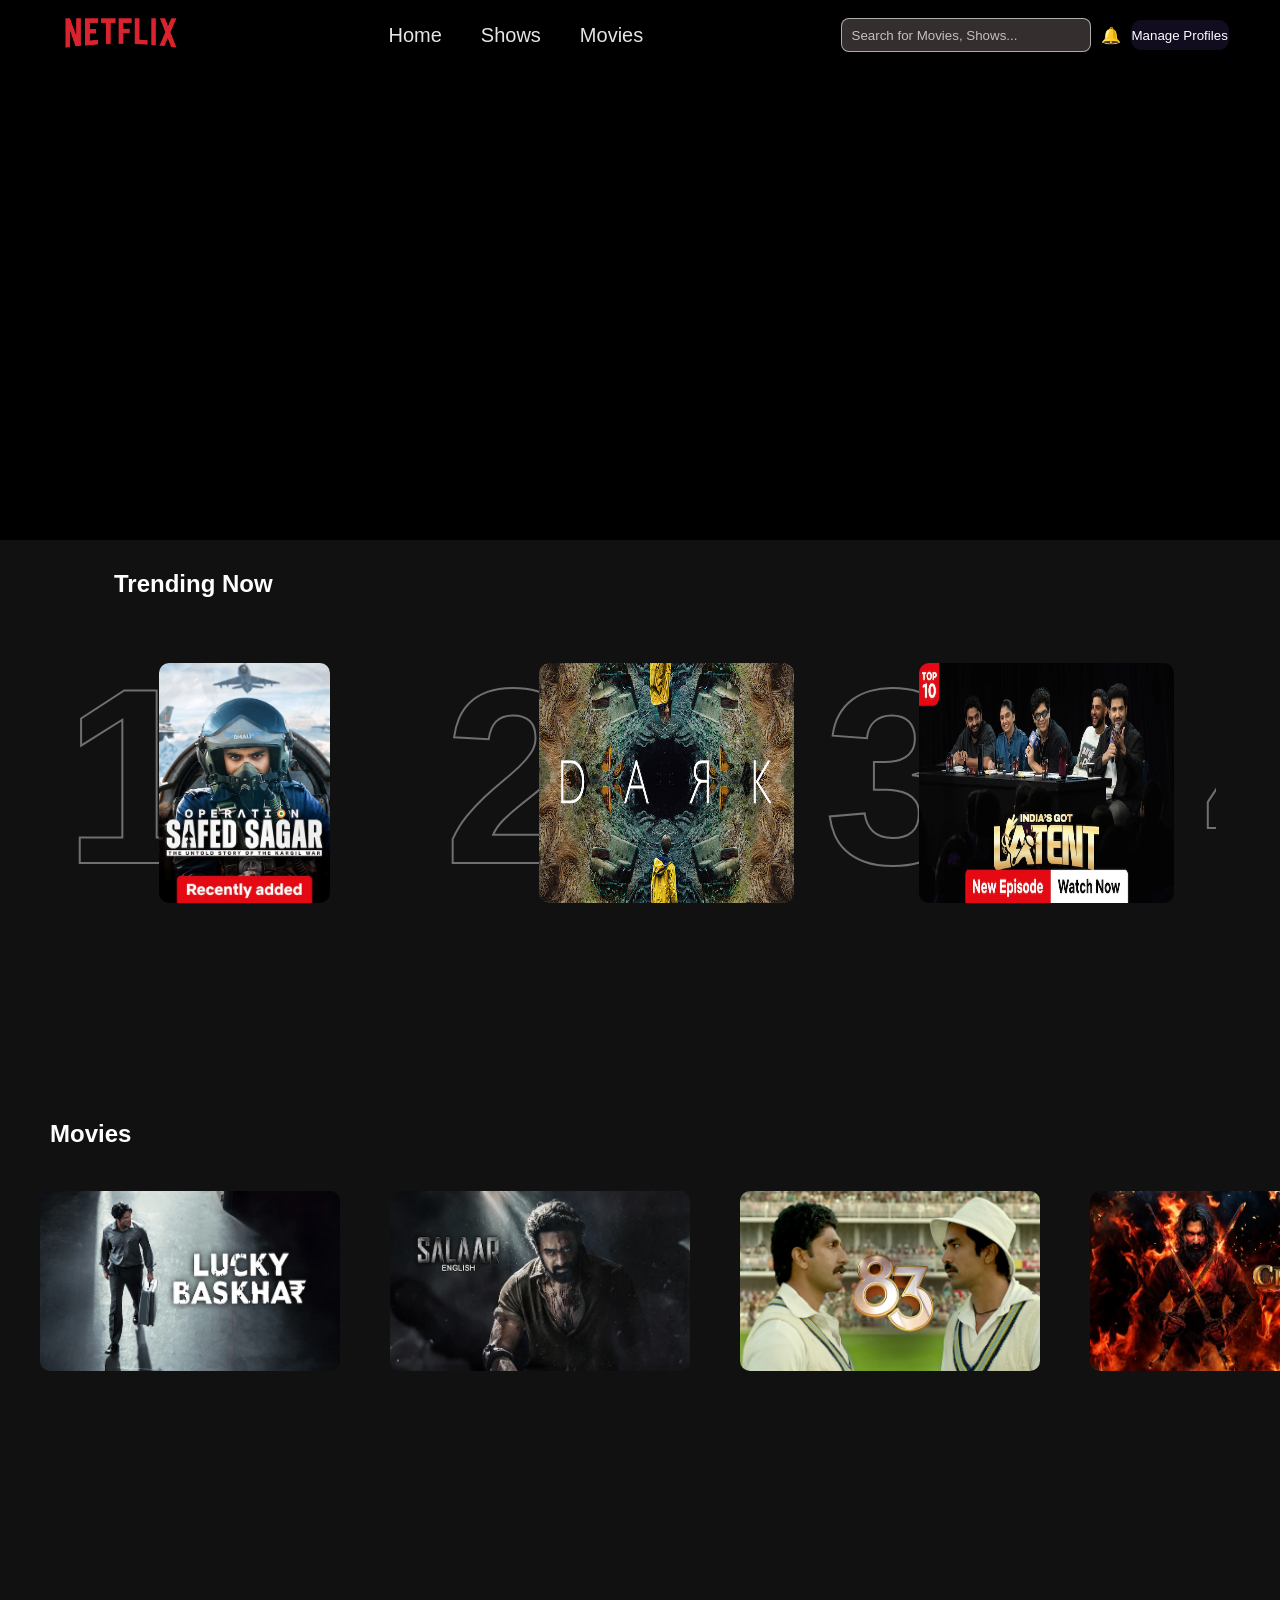
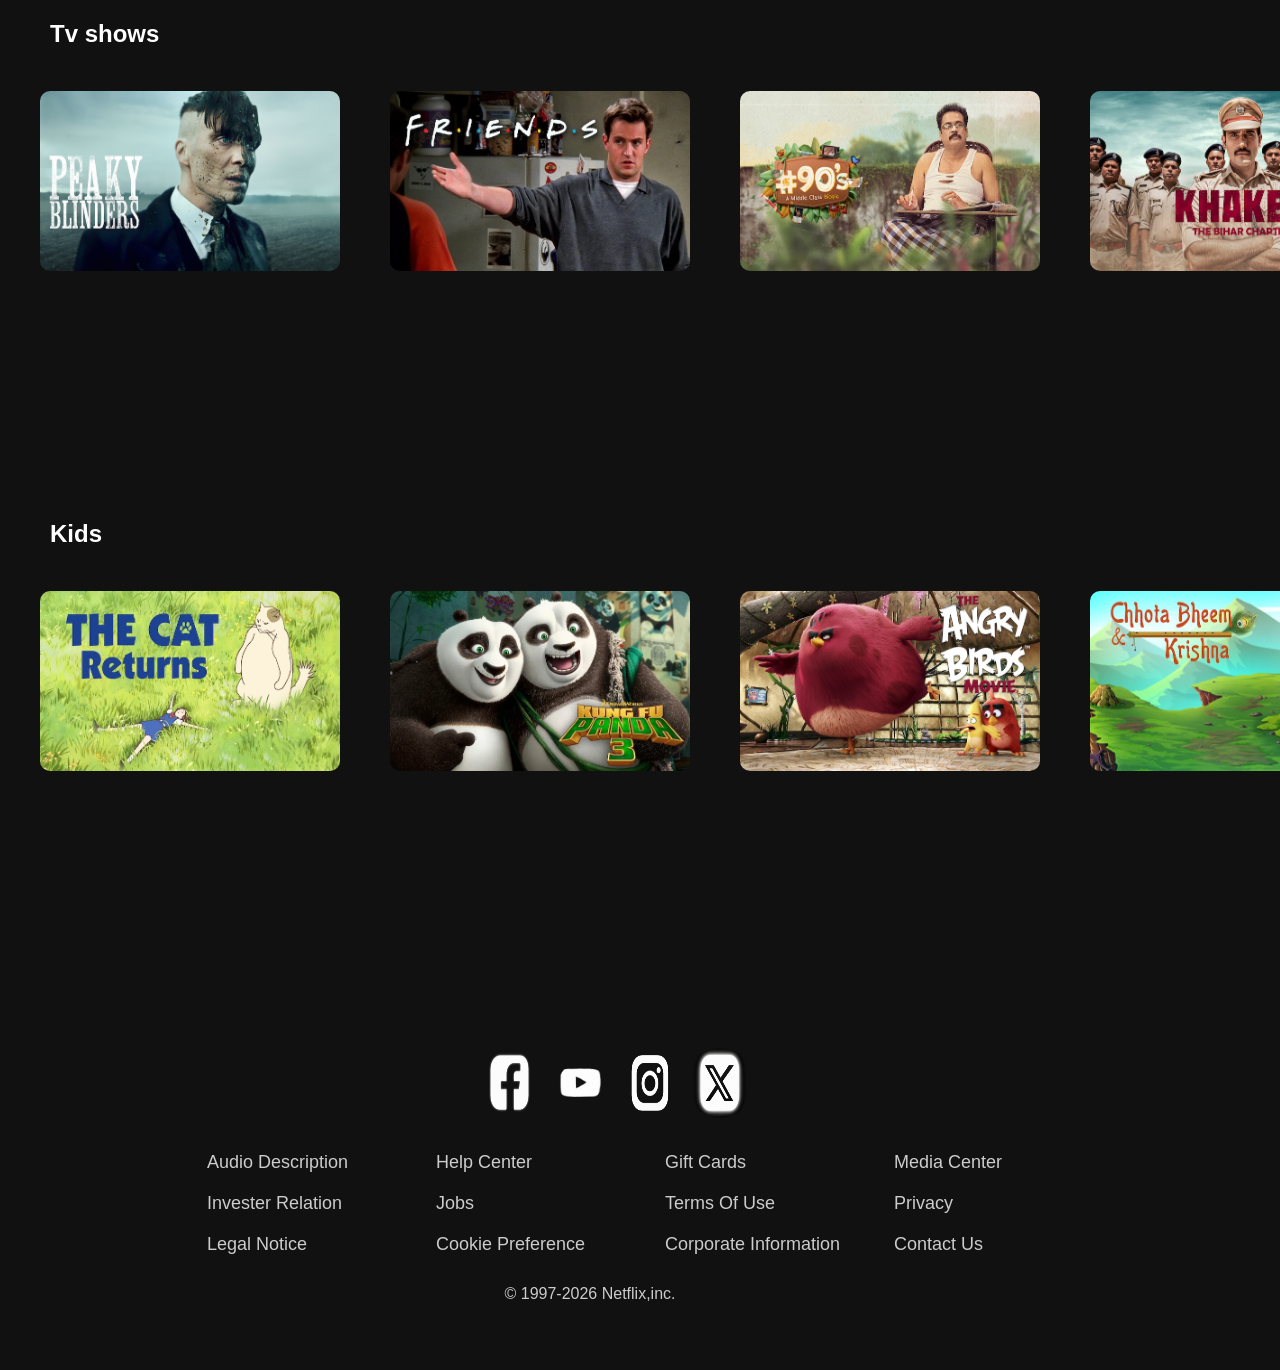
==== commit 442e5678: "Updated subscription page" ====
--- a/home.html
+++ b/home.html
@@ -15,30 +15,33 @@
             <img src="assets/netflixLogo.png" alt="">
         </div>
         <nav>
-            <a href="">Home</a>
-            <a href="">Shows</a>
-            <a href="">Movies</a>
-            <a href="">Browse by language</a>
+            <a href="home.html">Home</a>
+            <a href="shows.html">Shows</a>
+            <a href="movies.html">Movies</a>
         </nav>
 
         <div class="headright">
             <div class="dropdown">
                 <button>Menu</button>
                 <div class="content">
-                    <a href="#Hero">Home</a>
-                    <a href="">Movies</a>
-                    <a href="">Shows</a>
-                    <a href="">Browse By languages</a>
+                    <a href="home.html">Home</a>
+                    <a href="movies.html">Movies</a>
+                    <a href="shows.html">Shows</a>
                 </div>
             </div>
             <span><input type="search" placeholder="Search for Movies, Shows..."></span>
             <span>🔔</span>
             <span>
-                <select name="Profile" id="">
-                    <option value="">Manage Profiles</option>
-                    <option value="">User1</option>
-                    <option value="">User2</option>
-                </select>
+                <div class="drop">
+                    <button>Manage Profiles</button>
+
+                    <div class="profile">
+                        <a href="home.html">User 1</a>
+                        <a href="home.html">User 2</a>
+                        <a href="subscripts.html">Upgrade plan</a>
+                        <a href="home.html">Settings</a>
+                    </div>
+                </div>
             </span>
         </div>
     </header>
@@ -46,7 +49,7 @@
         <section class="hero">
 
             <div class="carousel movie1">
-                <video muted autoplay loop poster="assets/oneplus aces6.jpg">
+                <video muted autoplay loop>
                     <source src="assets/Salaar.mp4" type="video/mp4">
                 </video>
 
@@ -66,13 +69,13 @@
 
 
             <div class="carousel movie2">
-                <video muted autoplay loop poster="assets/oneplus aces6.jpg">
-                    <source src="assets/Salaar.mp4" type="video/mp4">
+                <video muted autoplay loop>
+                    <source src="assets/dude.mp4" type="video/mp4">
                 </video>
 
                 <div class="info">
-                    <h1>SALAAR 2</h1>
-                    <p>2023 &bull; A &bull; Action Drama Violence &bull; 2hr55m</p>
+                    <h1>DUDE</h1>
+                    <p>2025 &bull; A &bull; Action Drama Violence &bull; 2hr55m</p>
                     <p>
                         The fate of a violently contested kingdom hangs on the fraught
                         bond between two friends-turned-foes in this saga of power,
@@ -86,13 +89,13 @@
 
 
             <div class="carousel movie3">
-                <video muted autoplay loop poster="assets/oneplus aces6.jpg">
-                    <source src="assets/task2.mp4" type="video/mp4">
+                <video muted autoplay loop>
+                    <source src="assets/dark.mp4" type="video/mp4">
                 </video>
 
                 <div class="info">
-                    <h1>SALAAR 3</h1>
-                    <p>2023 &bull; A &bull; Action Drama Violence &bull; 2hr55m</p>
+                    <h1>DARK</h1>
+                    <p>2019 &bull; A &bull; Action Drama Violence &bull; 3 Seasons</p>
                     <p>
                         The fate of a violently contested kingdom hangs on the fraught
                         bond between two friends-turned-foes in this saga of power,
@@ -273,7 +276,7 @@
 
                 <!-- Movie 2 -->
                 <div class="movie-card">
-                    <img src="assets/Lucky baskar.webp" alt="">
+                    <img src="assets/movies/salaar.webp" alt="salaar" title="SALAAR">
                     <div class="movie-info">
                         <span class="btns"><button class="mbt">&#9654;</button> <button class="mbt">&#x2b;</button>
                             <button class="mbt">&heartsuit;</button>
@@ -284,7 +287,7 @@
                 </div>
                 <!-- Movie 3 -->
                 <div class="movie-card">
-                    <img src="assets/Lucky baskar.webp" alt="">
+                    <img src="assets/movies/83.webp" alt="83" title="83">
                     <div class="movie-info">
                         <span class="btns"><button class="mbt">&#9654;</button> <button class="mbt">&#x2b;</button>
                             <button class="mbt">&heartsuit;</button>
@@ -295,7 +298,8 @@
                 </div>
                 <!-- movie 4 -->
                 <div class="movie-card">
-                    <img src="assets/Lucky baskar.webp" alt="">
+                    <img src="assets/movies/chava.webp" alt="chhavva" title="
+                    CHHAVVA">
                     <div class="movie-info">
                         <span class="btns"><button class="mbt">&#9654;</button> <button class="mbt">&#x2b;</button>
                             <button class="mbt">&heartsuit;</button>
@@ -306,7 +310,7 @@
                 </div>
                 <!-- movie 5 -->
                 <div class="movie-card">
-                    <img src="assets/Lucky baskar.webp" alt="">
+                    <img src="assets/movies/dude.webp" alt="dude" title="Dude">
                     <div class="movie-info">
                         <span class="btns"><button class="mbt">&#9654;</button> <button class="mbt">&#x2b;</button>
                             <button class="mbt">&heartsuit;</button>
@@ -318,7 +322,7 @@
 
                 <!-- movie 6 -->
                 <div class="movie-card">
-                    <img src="assets/Lucky baskar.webp" alt="">
+                    <img src="assets/movies/beast.webp" alt="beast" title="BEAST">
                     <div class="movie-info">
                         <span class="btns"><button class="mbt">&#9654;</button> <button class="mbt">&#x2b;</button>
                             <button class="mbt">&heartsuit;</button>
@@ -330,7 +334,7 @@
 
                 <!-- movie 7 -->
                 <div class="movie-card">
-                    <img src="assets/Lucky baskar.webp" alt="">
+                    <img src="assets/movies/jana gana mana.webp" alt="jana gana mana" title="JANA GANA MANA">
                     <div class="movie-info">
                         <span class="btns"><button class="mbt">&#9654;</button> <button class="mbt">&#x2b;</button>
                             <button class="mbt">&heartsuit;</button>
@@ -342,7 +346,7 @@
 
                 <!-- movie 8 -->
                 <div class="movie-card">
-                    <img src="assets/Lucky baskar.webp" alt="">
+                    <img src="assets/movies/iratta.webp" alt="iratta" title="IRATTA">
                     <div class="movie-info">
                         <span class="btns"><button class="mbt">&#9654;</button> <button class="mbt">&#x2b;</button>
                             <button class="mbt">&heartsuit;</button>
@@ -354,7 +358,7 @@
 
                 <!-- movie 9 -->
                 <div class="movie-card">
-                    <img src="assets/Lucky baskar.webp" alt="">
+                    <img src="assets/movies/batman.webp" alt="batman" title="The Batman">
                     <div class="movie-info">
                         <span class="btns"><button class="mbt">&#9654;</button> <button class="mbt">&#x2b;</button>
                             <button class="mbt">&heartsuit;</button>
@@ -366,7 +370,7 @@
 
                 <!-- movie 10 -->
                 <div class="movie-card">
-                    <img src="assets/Lucky baskar.webp" alt="">
+                    <img src="assets/movies/fight club.webp" alt="fight club" title="Fight Club">
                     <div class="movie-info">
                         <span class="btns"><button class="mbt">&#9654;</button> <button class="mbt">&#x2b;</button>
                             <button class="mbt">&heartsuit;</button>
@@ -384,7 +388,7 @@
 
                 <!-- show 1 -->
                 <div class="show-card">
-                    <img src="assets/Lucky baskar.webp" alt="">
+                    <img src="assets/shows/peaky blinders.jpg" alt="peakyblinders" title="Peaky Blinders">
                     <div class="show-info">
                         <span class="btns"><button class="mbt">&#9654;</button> <button class="mbt">&#x2b;</button>
                             <button class="mbt">&heartsuit;</button>
@@ -396,7 +400,7 @@
 
                 <!-- show 2 -->
                 <div class="show-card">
-                    <img src="assets/Lucky baskar.webp" alt="">
+                    <img src="assets/shows/friends.webp" alt="friends" title="Friends">
                     <div class="show-info">
                         <span class="btns"><button class="mbt">&#9654;</button> <button class="mbt">&#x2b;</button>
                             <button class="mbt">&heartsuit;</button>
@@ -408,7 +412,7 @@
 
                 <!-- show 3 -->
                 <div class="show-card">
-                    <img src="assets/Lucky baskar.webp" alt="">
+                    <img src="assets/shows/90.webp" alt="90's" title="90's">
                     <div class="show-info">
                         <span class="btns"><button class="mbt">&#9654;</button> <button class="mbt">&#x2b;</button>
                             <button class="mbt">&heartsuit;</button>
@@ -420,7 +424,7 @@
 
                 <!-- show 4 -->
                 <div class="show-card">
-                    <img src="assets/Lucky baskar.webp" alt="">
+                    <img src="assets/shows/kakhee.jpg" alt="khakee" title="Khakee">
                     <div class="show-info">
                         <span class="btns"><button class="mbt">&#9654;</button> <button class="mbt">&#x2b;</button>
                             <button class="mbt">&heartsuit;</button>
@@ -432,7 +436,7 @@
 
                 <!-- show 5 -->
                 <div class="show-card">
-                    <img src="assets/Lucky baskar.webp" alt="">
+                    <img src="assets/shows/1899.jpg" alt="1899" title="1899">
                     <div class="show-info">
                         <span class="btns"><button class="mbt">&#9654;</button> <button class="mbt">&#x2b;</button>
                             <button class="mbt">&heartsuit;</button>
@@ -444,7 +448,7 @@
 
                 <!-- show 6 -->
                 <div class="show-card">
-                    <img src="assets/Lucky baskar.webp" alt="">
+                    <img src="assets/shows/black knight.jpg" alt="black knight" title="Black Knight">
                     <div class="show-info">
                         <span class="btns"><button class="mbt">&#9654;</button> <button class="mbt">&#x2b;</button>
                             <button class="mbt">&heartsuit;</button>
@@ -456,7 +460,8 @@
 
                 <!-- show 7 -->
                 <div class="show-card">
-                    <img src="assets/Lucky baskar.webp" alt="">
+                    <img src="assets/shows/berlin.jpg
+                    " alt="berlin" title="Berlin">
                     <div class="show-info">
                         <span class="btns"><button class="mbt">&#9654;</button> <button class="mbt">&#x2b;</button>
                             <button class="mbt">&heartsuit;</button>
@@ -468,7 +473,7 @@
 
                 <!-- show 8 -->
                 <div class="show-card">
-                    <img src="assets/Lucky baskar.webp" alt="">
+                    <img src="assets/shows/delhi crime.jpg" alt="delhi crime" title="Delhi Crime">
                     <div class="show-info">
                         <span class="btns"><button class="mbt">&#9654;</button> <button class="mbt">&#x2b;</button>
                             <button class="mbt">&heartsuit;</button>
@@ -480,7 +485,7 @@
 
                 <!-- show 9 -->
                 <div class="show-card">
-                    <img src="assets/Lucky baskar.webp" alt="">
+                    <img src="assets/shows/dark.jpg" alt="dark" title="DARK">
                     <div class="show-info">
                         <span class="btns"><button class="mbt">&#9654;</button> <button class="mbt">&#x2b;</button>
                             <button class="mbt">&heartsuit;</button>
@@ -492,7 +497,7 @@
 
                 <!-- show 10 -->
                 <div class="show-card">
-                    <img src="assets/Lucky baskar.webp" alt="">
+                    <img src="assets/shows/money.jpg" alt="Money Heist">
                     <div class="show-info">
                         <span class="btns"><button class="mbt">&#9654;</button> <button class="mbt">&#x2b;</button>
                             <button class="mbt">&heartsuit;</button>
@@ -508,7 +513,7 @@
             <div class="kids-container">
                 <!-- kids-1 -->
                 <div class="kids-card">
-                    <img src="assets/panda.webp" alt="">
+                    <img src="assets/trending/the cat returns.webp" alt="the cat returns" title="The Cat Returns">
                     <div class="kids-info">
                         <span class="btns"><button class="mbt">&#9654;</button> <button class="mbt">&#x2b;</button>
                             <button class="mbt">&heartsuit;</button>
@@ -520,95 +525,96 @@
 
                 <!-- kids-1 -->
                 <div class="kids-card">
-                    <img src="assets/panda.webp" alt="">
-                    <div class="kids-info">
-                        <span class="btns"><button class="mbt">&#9654;</button> <button class="mbt">&#x2b;</button>
-                            <button class="mbt">&heartsuit;</button>
-                        </span>
-                        <p>Thirller &bull; Crime &bull; Drama</p>
-                        <p>2024 2h 27m u/A</p>
-                    </div>
-                </div>
-                <!-- kids-1 -->
-                <div class="kids-card">
-                    <img src="assets/panda.webp" alt="">
-                    <div class="kids-info">
-                        <span class="btns"><button class="mbt">&#9654;</button> <button class="mbt">&#x2b;</button>
-                            <button class="mbt">&heartsuit;</button>
-                        </span>
-                        <p>Thirller &bull; Crime &bull; Drama</p>
-                        <p>2024 2h 27m u/A</p>
-                    </div>
-                </div>
-                <!-- kids-1 -->
-                <div class="kids-card">
-                    <img src="assets/panda.webp" alt="">
-                    <div class="kids-info">
-                        <span class="btns"><button class="mbt">&#9654;</button> <button class="mbt">&#x2b;</button>
-                            <button class="mbt">&heartsuit;</button>
-                        </span>
-                        <p>Thirller &bull; Crime &bull; Drama</p>
-                        <p>2024 2h 27m u/A</p>
-                    </div>
-                </div>
-                <!-- kids-1 -->
-                <div class="kids-card">
-                    <img src="assets/panda.webp" alt="">
-                    <div class="kids-info">
-                        <span class="btns"><button class="mbt">&#9654;</button> <button class="mbt">&#x2b;</button>
-                            <button class="mbt">&heartsuit;</button>
-                        </span>
-                        <p>Thirller &bull; Crime &bull; Drama</p>
-                        <p>2024 2h 27m u/A</p>
-                    </div>
-                </div>
-                <!-- kids-1 -->
-                <div class="kids-card">
-                    <img src="assets/panda.webp" alt="">
-                    <div class="kids-info">
-                        <span class="btns"><button class="mbt">&#9654;</button> <button class="mbt">&#x2b;</button>
-                            <button class="mbt">&heartsuit;</button>
-                        </span>
-                        <p>Thirller &bull; Crime &bull; Drama</p>
-                        <p>2024 2h 27m u/A</p>
-                    </div>
-                </div>
-                <!-- kids-1 -->
-                <div class="kids-card">
-                    <img src="assets/panda.webp" alt="">
-                    <div class="kids-info">
-                        <span class="btns"><button class="mbt">&#9654;</button> <button class="mbt">&#x2b;</button>
-                            <button class="mbt">&heartsuit;</button>
-                        </span>
-                        <p>Thirller &bull; Crime &bull; Drama</p>
-                        <p>2024 2h 27m u/A</p>
-                    </div>
-                </div>
-                <!-- kids-1 -->
-                <div class="kids-card">
-                    <img src="assets/panda.webp" alt="">
-                    <div class="kids-info">
-                        <span class="btns"><button class="mbt">&#9654;</button> <button class="mbt">&#x2b;</button>
-                            <button class="mbt">&heartsuit;</button>
-                        </span>
-                        <p>Thirller &bull; Crime &bull; Drama</p>
-                        <p>2024 2h 27m u/A</p>
-                    </div>
-                </div>
-                <!-- kids-1 -->
-                <div class="kids-card">
-                    <img src="assets/panda.webp" alt="">
-                    <div class="kids-info">
-                        <span class="btns"><button class="mbt">&#9654;</button> <button class="mbt">&#x2b;</button>
-                            <button class="mbt">&heartsuit;</button>
-                        </span>
-                        <p>Thirller &bull; Crime &bull; Drama</p>
-                        <p>2024 2h 27m u/A</p>
-                    </div>
-                </div>
-                <!-- kids-1 -->
-                <div class="kids-card">
-                    <img src="assets/panda.webp" alt="">
+                    <img src="assets/panda.webp" alt="kung fu panda 3" title="Kung Fu Panda 3">
+                    <div class="kids-info">
+                        <span class="btns"><button class="mbt">&#9654;</button> <button class="mbt">&#x2b;</button>
+                            <button class="mbt">&heartsuit;</button>
+                        </span>
+                        <p>Thirller &bull; Crime &bull; Drama</p>
+                        <p>2024 2h 27m u/A</p>
+                    </div>
+                </div>
+                <!-- kids-2 -->
+                <div class="kids-card">
+                    <img src="assets/trending/angry birds.webp" alt="angry birds" title="Angry Birds">
+                    <div class="kids-info">
+                        <span class="btns"><button class="mbt">&#9654;</button> <button class="mbt">&#x2b;</button>
+                            <button class="mbt">&heartsuit;</button>
+                        </span>
+                        <p>Thirller &bull; Crime &bull; Drama</p>
+                        <p>2024 2h 27m u/A</p>
+                    </div>
+                </div>
+                <!-- kids-3 -->
+                <div class="kids-card">
+                    <img src="assets/trending/AAAABUi0ue-_OhWBOcu-wO_bfQOrP2ljSTHdnRYwtGSweoGsIhIQUOnYBXZ2ZSBECej5thCn4dbwuc9IFLm8lIwev_dhTrRBri7qmk-_.webp"
+                        alt="choota bheem" title="Choota Bheem">
+                    <div class="kids-info">
+                        <span class="btns"><button class="mbt">&#9654;</button> <button class="mbt">&#x2b;</button>
+                            <button class="mbt">&heartsuit;</button>
+                        </span>
+                        <p>Thirller &bull; Crime &bull; Drama</p>
+                        <p>2024 2h 27m u/A</p>
+                    </div>
+                </div>
+                <!-- kids-4 -->
+                <div class="kids-card">
+                    <img src="assets/trending/baby boss.webp" alt="baby boss" title="Baby Boss">
+                    <div class="kids-info">
+                        <span class="btns"><button class="mbt">&#9654;</button> <button class="mbt">&#x2b;</button>
+                            <button class="mbt">&heartsuit;</button>
+                        </span>
+                        <p>Thirller &bull; Crime &bull; Drama</p>
+                        <p>2024 2h 27m u/A</p>
+                    </div>
+                </div>
+                <!-- kids-5 -->
+                <div class="kids-card">
+                    <img src="assets/trending/dogman.webp" alt="dogman" title="Dog Man">
+                    <div class="kids-info">
+                        <span class="btns"><button class="mbt">&#9654;</button> <button class="mbt">&#x2b;</button>
+                            <button class="mbt">&heartsuit;</button>
+                        </span>
+                        <p>Thirller &bull; Crime &bull; Drama</p>
+                        <p>2024 2h 27m u/A</p>
+                    </div>
+                </div>
+                <!-- kids-6 -->
+                <div class="kids-card">
+                    <img src="assets/trending/leo.jpg" alt="leo" title="LEO">
+                    <div class="kids-info">
+                        <span class="btns"><button class="mbt">&#9654;</button> <button class="mbt">&#x2b;</button>
+                            <button class="mbt">&heartsuit;</button>
+                        </span>
+                        <p>Thirller &bull; Crime &bull; Drama</p>
+                        <p>2024 2h 27m u/A</p>
+                    </div>
+                </div>
+                <!-- kids-7 -->
+                <div class="kids-card">
+                    <img src="assets/trending/smurfs.webp" alt="smurfs" title="The Smurfs">
+                    <div class="kids-info">
+                        <span class="btns"><button class="mbt">&#9654;</button> <button class="mbt">&#x2b;</button>
+                            <button class="mbt">&heartsuit;</button>
+                        </span>
+                        <p>Thirller &bull; Crime &bull; Drama</p>
+                        <p>2024 2h 27m u/A</p>
+                    </div>
+                </div>
+                <!-- kids-8 -->
+                <div class="kids-card">
+                    <img src="assets/trending/spongbob.jpg" alt="spongbob" title="The Sponge Bob">
+                    <div class="kids-info">
+                        <span class="btns"><button class="mbt">&#9654;</button> <button class="mbt">&#x2b;</button>
+                            <button class="mbt">&heartsuit;</button>
+                        </span>
+                        <p>Thirller &bull; Crime &bull; Drama</p>
+                        <p>2024 2h 27m u/A</p>
+                    </div>
+                </div>
+                <!-- kids 9 -->
+                <div class="kids-card">
+                    <img src="assets/trending/the monkey king.jpg" alt="the monkey king" title="The Monkey King">
                     <div class="kids-info">
                         <span class="btns"><button class="mbt">&#9654;</button> <button class="mbt">&#x2b;</button>
                             <button class="mbt">&heartsuit;</button>
--- a/home.css
+++ b/home.css
@@ -12,6 +12,7 @@
 }
 main {
   width: 100%;
+  background-color: #111;
 }
 header {
   height: 70px;
@@ -111,16 +112,47 @@
 input::placeholder {
   color: rgba(255, 255, 255, 0.7);
 }
-
-select {
-  height: 34px;
-  background: #000;
+.drop {
+  position: relative;
+  display: inline-block;
+}
+.drop button {
+  height: 30px;
+  width: auto;
+  border-radius: 10px;
+  background-color: #120c1f;
   color: #fff;
-  border: 1px solid #444;
+  border: 1px solid #120c1f;
+}
+.profile {
+  position: absolute;
+  top: 100%;
+  left: 0;
+  right: 10%;
+  background: #fff;
+  padding: 10px;
+  display: none;
+  box-shadow: 0 4px 10px rgba(0, 0, 0, 0.3);
   border-radius: 4px;
-  padding: 0 5px;
-}
-
+  min-width: 150px;
+}
+
+.profile a {
+  text-decoration: none;
+  text-align: center;
+  color: #111;
+  display: block;
+  padding: 8px;
+}
+
+.profile a:hover {
+  background-color: #eee;
+  color: red;
+}
+
+.drop:hover .profile {
+  display: block;
+}
 /* HERO */
 
 .hero {
@@ -181,32 +213,10 @@
   margin-bottom: 10px;
 }
 
-/* for other devices 
-.info {
-  position: absolute;
-  left: 10%;
-  bottom: 15%;
-
-  width: 450px;
-
-  z-index: 2;
-}
-  .info h1 {
-  font-family: Arial, sans-serif;
-  letter-spacing: 3px;
-  font-size: 50px;
-  font-weight: bold;
-
-  color: white;
-
-  margin-bottom: 15px;
-}
- */
-
 .info p {
   color: white;
   font-family: Arial, sans-serif;
-  font-size: 10px;
+  font-size: 13px;
 
   line-height: 1.2;
 
@@ -327,9 +337,9 @@
 }
 .card {
   display: flex;
-  height: 300px;
-  width: 300px;
-  min-width: 250px;
+  height: 400px;
+  width: 350px;
+  min-width: 350px;
   position: relative;
   margin-top: -100px;
 }
@@ -346,10 +356,10 @@
   transition: all 0.3s linear;
 }
 .image img {
-  height: 70%;
+  height: 60%;
   max-width: 100%;
   object-fit: fill;
-  border-radius: 10px 10px 0px 0px;
+  border-radius: 10px;
 }
 .num {
   font-size: 250px;
@@ -361,16 +371,23 @@
   background-color: rgb(26, 27, 27);
   line-height: 15px;
   padding-left: 10px;
-  font-size: 10px;
+  font-size: 12px;
   display: none;
-}
+  height: 30%;
+}
+
 .image:hover .img-info {
   display: flex;
   flex-direction: column;
   align-items: center;
+  gap: 20px;
+  border-radius: 0px 0px 10px 10px;
 }
 .image:hover {
   transform: scale(1.25, 1.12);
+}
+.image:hover img {
+  border-radius: 10px 10px 0px 0px;
 }
 .btns {
   display: flex;
@@ -378,6 +395,7 @@
   gap: 10px;
   margin-left: 10px;
   align-items: center;
+  margin-top: 10px;
 }
 .bt {
   position: relative;
@@ -395,18 +413,25 @@
 }
 /* Movies  */
 
-.Movies {
+.Movies,
+.shows,
+.kids {
   height: 60vh;
   background-color: #111;
-}
-.movie-container {
+  margin-top: -50px;
+}
+.movie-container,
+.show-container,
+.kids-container {
   width: 100%;
   height: 90%;
   display: flex;
   align-items: center;
-  gap: 20px;
+  gap: 10px;
   overflow-x: scroll;
   scrollbar-width: none;
+  margin-top: -50px;
+  /* border: 2px solid red; */
 }
 .movie-card,
 .show-card,
@@ -416,6 +441,7 @@
   border-radius: 10px;
   transition: all 0.3s linear;
   margin-left: 40px;
+  z-index: 15;
 }
 .movie-card img,
 .show-card img,
@@ -435,12 +461,14 @@
   border-radius: 0 0 10px 10px;
   margin-top: -10px;
   display: none;
+  z-index: 10;
 }
 .movie-info p,
 .show-info p,
 .kids-info p {
-  margin: 10px 0px 10px 50px;
+  margin: 10px 0px 10px 0px;
   font-size: 14px;
+  text-align: center;
 }
 .mbt {
   height: 30px;
@@ -462,19 +490,6 @@
   transform: scale(1.08, 1.08);
   z-index: 1;
 }
-.shows {
-  height: 60vh;
-  background-color: #111;
-}
-.show-container {
-  width: 100%;
-  height: 90%;
-  display: flex;
-  align-items: center;
-  gap: 20px;
-  overflow-x: auto;
-  scrollbar-width: none;
-}
 .show-card:hover img {
   border-radius: 10px 10px 0px 0px;
 }
@@ -485,24 +500,6 @@
   transform: scale(1.08);
   z-index: 15;
 }
-.kids {
-  height: 60vh;
-  background-color: #111;
-  display: flex;
-  flex-direction: column;
-  align-items: center;
-}
-.kids-container {
-  height: 90%;
-  width: 100%;
-  display: flex;
-  gap: 20px;
-  align-items: center;
-  margin-top: 20px;
-  overflow-x: scroll;
-  overflow-y: auto;
-  scrollbar-width: none;
-}
 .kids-card:hover .kids-info {
   display: flex;
 }
@@ -513,7 +510,7 @@
   transform: scale(1.1);
 }
 footer {
-  height: 50vh;
+  height: 40vh;
   display: flex;
   flex-direction: column;
   justify-content: center;
@@ -521,6 +518,7 @@
   gap: 30px;
   color: #ccc;
   background-color: #111;
+  margin-top: -50px;
 }
 .links {
   display: flex;
@@ -558,10 +556,11 @@
   margin-left: 50px;
   align-self: flex-start;
 }
-@media (min-width: 460px) and (max-width: 760px) {
+@media (min-width: 760px) and (max-width: 1023px) {
   .dropdown {
     display: none;
   }
+
   nav {
     display: flex;
   }
@@ -569,106 +568,150 @@
   .hero {
     height: 70vh;
   }
+
   .info {
-    position: absolute;
     left: 10%;
     bottom: 20%;
     width: 80%;
   }
+
   .info h1 {
     font-size: 30px;
-    letter-spacing: 3;
-  }
+    letter-spacing: 3px;
+  }
+
   .info p {
-    font-size: 15px;
+    font-size: 16px;
     line-height: 1.5;
   }
+
   .btn {
     height: 35px;
     font-size: 15px;
   }
+
   .bt {
-    height: 35px;
-    width: 35px;
-  }
-  .img-info {
-    line-height: 18px;
-    font-size: 12px;
-  }
-  .mbt {
     height: 40px;
     width: 40px;
-    font-size: 25px;
-  }
+    font-size: 1.5rem;
+  }
+
+  .image:hover .img-info {
+    display: flex;
+    flex-direction: column;
+    align-items: center;
+    font-size: 15px;
+    gap: 20px;
+  }
+
+  .Movies,
+  .shows,
+  .kids {
+    margin-top: -100px;
+  }
+
+  .movie-card,
+  .show-card,
+  .kids-card {
+    height: 400px;
+    min-width: 350px;
+  }
+
   .movie-info p,
   .show-info p,
   .kids-info p {
     font-size: 16px;
-  }
-  .links a {
-    height: 30px;
-    width: 30px;
-  }
+    text-align: center;
+  }
+
+  footer {
+    margin-top: -150px;
+  }
+
   .line {
-    font-size: 16px;
-  }
-}
-@media (min-width: 761px) {
+    font-size: 18px;
+  }
+
+  .contact-container {
+    gap: 30px;
+  }
+}
+
+/* DESKTOP */
+
+@media (min-width: 1024px) {
   .dropdown {
     display: none;
   }
+
   nav {
     display: flex;
   }
-  .hero {
-    height: 80vh;
-  }
-  .info {
-    position: absolute;
-    left: 10%;
-    bottom: 20%;
-    width: 70%;
+
+  nav a {
+    font-size: 20px;
   }
   .info h1 {
-    font-size: 40px;
-    letter-spacing: 3;
+    font-size: 35px;
   }
   .info p {
+    font-size: 20px;
+  }
+
+  .lang-bt {
     font-size: 18px;
-    line-height: 1.5;
-  }
-  .btn {
-    height: 35px;
+    width: 250px;
+    margin-left: -20px;
+  }
+
+  .langs a {
+    font-size: 16px;
+  }
+
+  .image:hover .img-info {
+    display: flex;
+    flex-direction: column;
+    align-items: center;
     font-size: 15px;
-  }
+    gap: 20px;
+  }
+
   .bt {
-    height: 35px;
-    width: 35px;
-  }
-  .img-info {
-    line-height: 22px;
-    font-size: 14px;
-  }
-  .mbt {
     height: 40px;
     width: 40px;
-    font-size: 25px;
-  }
-  .movie-container,
-  .show-container,
-  .kids-container {
-    gap: 10px;
-  }
+    font-size: 1.5rem;
+  }
+
   .movie-info p,
   .show-info p,
   .kids-info p {
     font-size: 16px;
-  }
-  .links a {
-    height: 50px;
-    width: 50px;
-  }
+    text-align: center;
+  }
+
+  .Movies,
+  .shows,
+  .kids {
+    margin-top: -40px;
+  }
+
+  .mbt {
+    height: 40px;
+    width: 40px;
+    font-size: 24px;
+  }
+
+  .links img {
+    height: 70px;
+    width: 70px;
+    margin-top: -30px;
+  }
+
   .line {
     font-size: 18px;
   }
-}
+
+  .foot {
+    font-size: 16px;
+  }
+}
